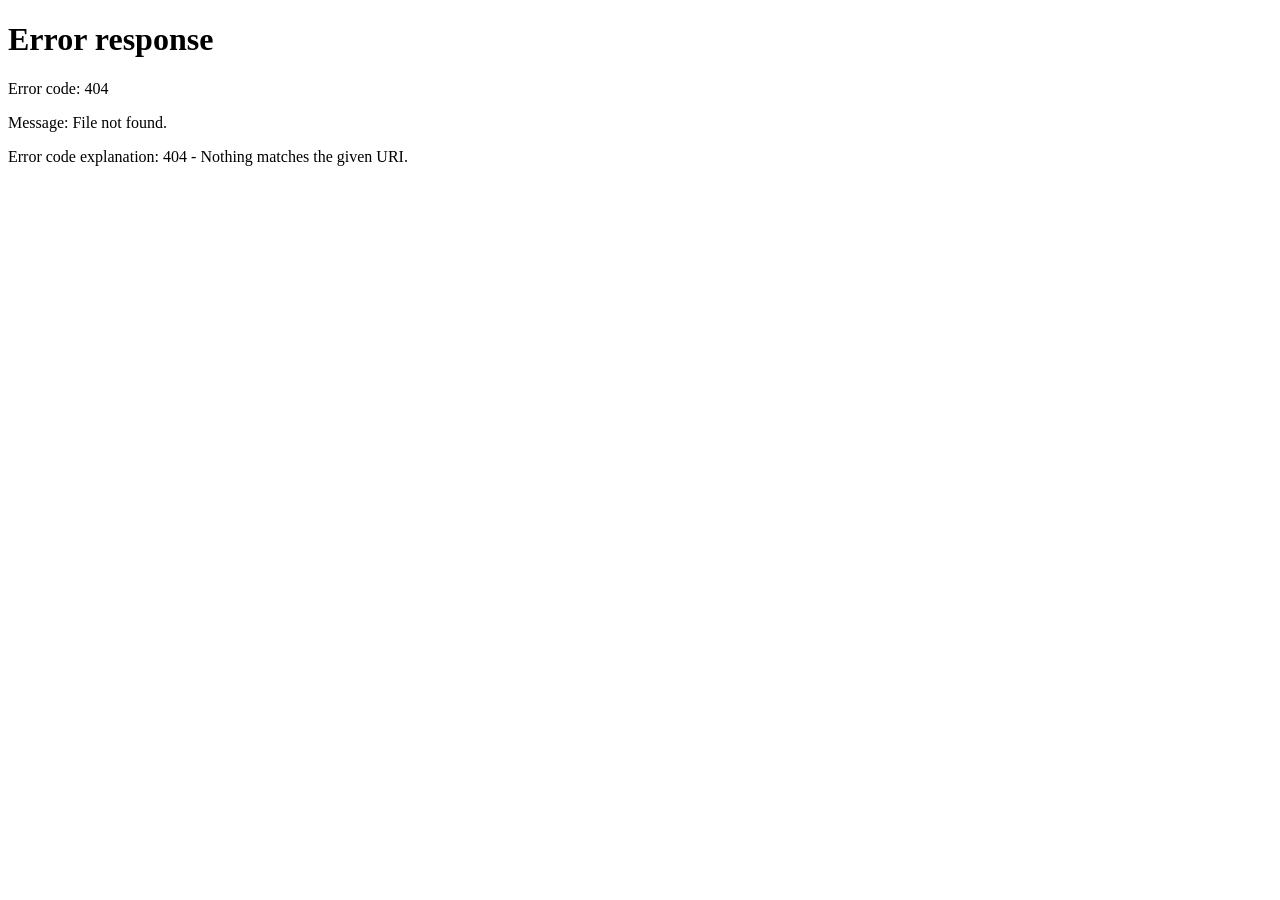
==== frontend/dashboard.html @ 4dfed7ec "Prepare SkillSwap for deployment" ====
```html
<!DOCTYPE html>
<html lang="en">
<head>
<meta charset="UTF-8">
<meta name="viewport" content="width=device-width, initial-scale=1.0">
<title>SkillSwap Dashboard</title>

<style>
*{box-sizing:border-box}
body{margin:0;font-family:Arial,sans-serif;background:#f5f5fb;color:#25233a}
header{background:linear-gradient(120deg,#6554d9,#8e55c7);color:white;padding:20px 5%;display:flex;justify-content:space-between;align-items:center;gap:12px;flex-wrap:wrap}
header h1{margin:0;font-size:26px}
button{border:0;border-radius:8px;padding:10px 14px;cursor:pointer;font-weight:bold;background:#6b55d9;color:white}
button:hover{opacity:.88}
button:disabled{opacity:.5;cursor:not-allowed}
.logout{background:white;color:#6249c9}
main{max-width:1150px;margin:24px auto;padding:0 16px}
.panel,.stat,.card{background:white;border-radius:14px;padding:20px;box-shadow:0 3px 14px #25233a0d;margin-bottom:16px}
.stats{display:grid;grid-template-columns:repeat(auto-fit,minmax(150px,1fr));gap:14px;margin:20px 0}
.stat h3{margin:0;color:#716d83;font-size:14px}
.stat p{font-size:27px;font-weight:bold;margin:10px 0 0;color:#634bd0}
nav{display:flex;gap:8px;flex-wrap:wrap;margin-bottom:20px}
nav button{background:#e8e4fb;color:#4e3c9c}
nav button.active{background:#6652d5;color:white}
.tab{display:none}
.tab.active{display:block}
form{display:grid;gap:12px;max-width:650px}
input,select,textarea{width:100%;padding:11px;border:1px solid #d9d6e5;border-radius:8px;font:inherit}
textarea{min-height:75px;resize:vertical}
label{font-weight:bold;font-size:14px}
.field{display:grid;gap:6px}
.grid{display:grid;grid-template-columns:repeat(auto-fit,minmax(240px,1fr));gap:14px}
.card h3{margin-top:0;color:#5944bf}
.muted{color:#77738a;font-size:14px}
.message{margin:12px 0;padding:10px;border-radius:8px;background:#f0edff;color:#4e3c9c;overflow-wrap:anywhere}
.actions{display:flex;gap:8px;flex-wrap:wrap;margin-top:12px}
.secondary{background:#e8e4fb;color:#4e3c9c}
.danger{background:#c53f57}
.success{background:#25845d}
hr{border:0;border-top:1px solid #eee;margin:18px 0}
h2{margin-top:0}
.wallet-title{display:flex;align-items:center;gap:10px;flex-wrap:wrap}
.wallet-title h2{margin:0}
.wallet-note{font-size:14px;color:#77738a;line-height:1.6}
.credit-number{overflow-wrap:anywhere}
.transaction{padding:12px;border:1px solid #eee;border-radius:10px;margin-bottom:10px;display:flex;justify-content:space-between;align-items:center;gap:12px;flex-wrap:wrap}
.transaction h4{margin:0 0 5px}
.transaction p{margin:4px 0;font-size:13px;color:#77738a}
.earned{color:#25845d;font-weight:bold}
.spent{color:#c53f57;font-weight:bold}
.status-completed{color:#25845d}
@media(max-width:500px){
 header h1{font-size:21px}
 .panel{padding:15px}
 .transaction{align-items:flex-start}
}
</style>
</head>

<body>
<header>
  <div>
    <h1>SkillSwap</h1>
    <div>Student Skill Exchange Platform</div>
  </div>
  <button class="logout" onclick="logout()">Logout</button>
</header>

<main>
  <section class="panel">
    <h2 id="welcome">Welcome!</h2>
    <p class="muted">Share what you know. Learn something new.</p>
    <div id="topMessage" class="message">Loading your dashboard...</div>
  </section>

  <!-- DASHBOARD STATISTICS -->
  <section class="stats">
    <div class="stat"><h3>Skill Credits</h3><p id="credits">0</p></div>
    <div class="stat"><h3>My Skills</h3><p id="skillCount">0</p></div>
    <div class="stat"><h3>Requests</h3><p id="requestCount">0</p></div>
    <div class="stat"><h3>Sessions</h3><p id="sessionCount">0</p></div>
    <div class="stat"><h3>Average Rating</h3><p id="rating">0.0</p></div>
  </section>

  <!-- NEW: CREDIT WALLET -->
  <section class="panel" id="creditWallet">
    <div class="wallet-title">
      <h2>💜 My Credit Wallet</h2>
      <button class="secondary" onclick="loadCredits()">Refresh Wallet</button>
    </div>

    <p class="wallet-note">
      Learn a skill and spend 10 credits per completed session.
      Teach another student and earn 10 credits per completed session.
    </p>

    <section class="stats">
      <div class="stat">
        <h3>Available Balance</h3>
        <p class="credit-number" id="walletBalance">--</p>
      </div>
      <div class="stat">
        <h3>Total Earned</h3>
        <p class="credit-number" id="creditsEarned">--</p>
      </div>
      <div class="stat">
        <h3>Total Spent</h3>
        <p class="credit-number" id="creditsSpent">--</p>
      </div>
    </section>

    <div id="walletMessage" class="message" hidden></div>

    <hr>
    <h3>Credit Transaction History</h3>
    <div id="creditHistory">
      <p class="muted">Loading transaction history...</p>
    </div>
  </section>

  <!-- NAVIGATION -->
  <nav>
    <button class="active" onclick="openTab('profileTab',this)">Profile</button>
    <button onclick="openTab('skillsTab',this)">My Skills</button>
    <button onclick="openTab('teachersTab',this)">Find Teachers</button>
    <button onclick="openTab('requestsTab',this)">Requests</button>
    <button onclick="openTab('sessionsTab',this)">Sessions</button>
    <button onclick="openTab('reviewsTab',this)">Reviews</button>
  </nav>

  <!-- PROFILE -->
  <section id="profileTab" class="tab active panel">
    <h2>My Profile</h2>

    <form id="profileForm">
      <div class="field">
        <label for="name">Full name</label>
        <input id="name" required>
      </div>

      <div class="field">
        <label for="department">Department</label>
        <input id="department" placeholder="e.g. Information Technology">
      </div>

      <div class="field">
        <label for="year">Year</label>
        <select id="year">
          <option value="">Select year</option>
          <option value="1">1st Year</option>
          <option value="2">2nd Year</option>
          <option value="3">3rd Year</option>
          <option value="4">4th Year</option>
        </select>
      </div>

      <div class="field">
        <label for="bio">About me</label>
        <textarea id="bio" placeholder="Tell other students about yourself"></textarea>
      </div>

      <div class="field">
        <label for="teachText">Skills I can teach</label>
        <input id="teachText" placeholder="Python, HTML, SQL">
      </div>

      <div class="field">
        <label for="learnText">Skills I want to learn</label>
        <input id="learnText" placeholder="Java, UI Design">
      </div>

      <button type="submit">Save Profile</button>
    </form>

    <div id="profileMessage" class="message" hidden></div>
  </section>

  <!-- MY SKILLS -->
  <section id="skillsTab" class="tab panel">
    <h2>My Skills</h2>
    <p class="muted">Add a skill you can teach or want to learn.</p>

    <form id="skillForm">
      <div class="field">
        <label for="skillName">Skill name</label>
        <input id="skillName" required placeholder="e.g. Python">
      </div>

      <div class="field">
        <label for="skillType">Skill type</label>
        <select id="skillType">
          <option value="teach">I can teach</option>
          <option value="learn">I want to learn</option>
        </select>
      </div>

      <div class="field">
        <label for="skillLevel">Level</label>
        <select id="skillLevel">
          <option value="Beginner">Beginner</option>
          <option value="Intermediate">Intermediate</option>
          <option value="Advanced">Advanced</option>
        </select>
      </div>

      <button type="submit">Add Skill</button>
    </form>

    <div id="skillMessage" class="message" hidden></div>
    <hr>
    <h3>Added Skills</h3>
    <div id="mySkills" class="grid"></div>
  </section>

  <!-- FIND TEACHERS -->
  <section id="teachersTab" class="tab panel">
    <h2>Find Teachers</h2>
    <p class="muted">Browse students who offer skills to teach.</p>
    <button onclick="loadTeachers()">Refresh Teachers</button>
    <div id="teacherMessage" class="message" hidden></div>
    <div id="teachers" class="grid" style="margin-top:16px"></div>
  </section>

  <!-- REQUESTS -->
  <section id="requestsTab" class="tab panel">
    <h2>Learning Requests</h2>
    <p class="muted">View requests you sent and requests you received.</p>
    <button onclick="loadRequests()">Refresh Requests</button>
    <div id="requestMessage" class="message" hidden></div>
    <div id="requests" class="grid" style="margin-top:16px"></div>
  </section>

  <!-- SESSIONS -->
  <section id="sessionsTab" class="tab panel">
    <h2>Learning Sessions</h2>
    <p class="muted">
      Each completed one-hour session transfers 10 credits:
      the learner spends 10 and the teacher earns 10.
    </p>
    <button onclick="loadSessions()">Refresh Sessions</button>
    <div id="sessionMessage" class="message" hidden></div>
    <div id="sessions" class="grid" style="margin-top:16px"></div>
  </section>

  <!-- REVIEWS -->
  <section id="reviewsTab" class="tab panel">
    <h2>Reviews</h2>

    <form id="reviewForm">
      <div class="field">
        <label for="reviewedId">Student ID to review</label>
        <input id="reviewedId" type="number" min="1" required>
      </div>

      <div class="field">
        <label for="reviewSession">Session ID (optional)</label>
        <input id="reviewSession" type="number" min="1">
      </div>

      <div class="field">
        <label for="reviewRating">Rating</label>
        <select id="reviewRating">
          <option value="5">5 - Excellent</option>
          <option value="4">4 - Very good</option>
          <option value="3">3 - Good</option>
          <option value="2">2 - Fair</option>
          <option value="1">1 - Poor</option>
        </select>
      </div>

      <div class="field">
        <label for="reviewComment">Comment</label>
        <textarea id="reviewComment" placeholder="Share your feedback"></textarea>
      </div>

      <button type="submit">Submit Review</button>
    </form>

    <div id="reviewMessage" class="message" hidden></div>
    <hr>
    <h3>Reviews About Me</h3>
    <button onclick="loadReviews()">Refresh Reviews</button>
    <div id="reviews" class="grid" style="margin-top:16px"></div>
  </section>
</main>

<script>
const API_URL = "http://127.0.0.1:5000";
let student = null;

try {
  student = JSON.parse(localStorage.getItem("student") || "null");
} catch (e) {
  student = null;
}

if (!student || !(student.student_id || student.id)) {
  alert("Please login first.");
  window.location.href = "index.html";
}

const studentId = Number(student?.student_id || student?.id);

function openTab(id, button) {
  document.querySelectorAll(".tab").forEach(el => el.classList.remove("active"));
  document.querySelectorAll("nav button").forEach(el => el.classList.remove("active"));

  document.getElementById(id).classList.add("active");
  if (button) button.classList.add("active");

  if (id === "skillsTab") loadSkills();
  if (id === "teachersTab") loadTeachers();
  if (id === "requestsTab") loadRequests();
  if (id === "sessionsTab") loadSessions();
  if (id === "reviewsTab") loadReviews();
}

function showMessage(id, message) {
  const el = document.getElementById(id);
  el.hidden = false;
  el.textContent = message;
}

function safe(value) {
  return String(value ?? "").replace(/[&<>"']/g, c => ({
    "&":"&amp;",
    "<":"&lt;",
    ">":"&gt;",
    '"':"&quot;",
    "'":"&#39;"
  }[c]));
}

async function api(path, options = {}) {
  const response = await fetch(API_URL + path, {
    ...options,
    headers: {
      "Content-Type": "application/json",
      ...(options.headers || {})
    }
  });

  const data = await response.json().catch(() => ({}));

  if (!response.ok || data.success === false) {
    throw new Error(data.message || "Request failed");
  }

  return data;
}

function logout() {
  localStorage.removeItem("student");
  window.location.href = "index.html";
}

function fillProfile(user) {
  document.getElementById("name").value = user.name || "";
  document.getElementById("department").value = user.department || "";
  document.getElementById("year").value =
    user.year == null ? "" : String(user.year);
  document.getElementById("bio").value = user.bio || "";
  document.getElementById("teachText").value = user.skills_to_teach || "";
  document.getElementById("learnText").value = user.skills_to_learn || "";

  document.getElementById("welcome").textContent =
    "Welcome, " + (user.name || "Student") + "!";

  if (user.skill_credits != null) {
    document.getElementById("credits").textContent = user.skill_credits;
  }

  student = {
    ...student,
    student_id: Number(user.id || user.student_id || studentId),
    name: user.name || student.name,
    email: user.email || student.email,
    department: user.department,
    year: user.year,
    credit_balance: user.skill_credits ?? student.credit_balance ?? 0
  };

  localStorage.setItem("student", JSON.stringify(student));
}

async function loadDashboard() {
  try {
    const data = await api(`/api/dashboard/${studentId}`);

    if (data.student) fillProfile(data.student);

    const stats = data.stats || {};
    document.getElementById("skillCount").textContent = stats.total_skills ?? 0;
    document.getElementById("requestCount").textContent = stats.total_requests ?? 0;
    document.getElementById("sessionCount").textContent = stats.total_sessions ?? 0;
    document.getElementById("rating").textContent =
      Number(stats.average_rating || 0).toFixed(1);

    showMessage("topMessage", "Dashboard loaded successfully.");
  } catch (error) {
    showMessage("topMessage", "Dashboard: " + error.message);

    try {
      const data = await api(`/api/profile/${studentId}`);
      fillProfile(data.user || data.student || data);
    } catch (e) {
      console.error(e);
    }
  }
}

/* NEW: LOAD CREDIT WALLET */
async function loadCredits() {
  const historyContainer = document.getElementById("creditHistory");
  historyContainer.innerHTML = "<p>Loading transaction history...</p>";

  try {
    const data = await api(`/api/credits/${studentId}`);

    const balance = Number(data.balance ?? data.skill_credits ?? 0);
    const earned = Number(data.earned ?? 0);
    const spent = Number(data.spent ?? 0);

    document.getElementById("credits").textContent = balance;
    document.getElementById("walletBalance").textContent = balance;
    document.getElementById("creditsEarned").textContent = earned;
    document.getElementById("creditsSpent").textContent = spent;

    student = {
      ...student,
      credit_balance: balance
    };
    localStorage.setItem("student", JSON.stringify(student));

    const history = data.history || data.transactions || [];

    if (!history.length) {
      historyContainer.innerHTML =
        "<p class='muted'>No credit transactions yet. Complete a learning session to see your history.</p>";
    } else {
      historyContainer.innerHTML = history.map(item => {
        const type = String(item.transaction_type || item.type || "").toUpperCase();
        const isEarn = type === "EARN";
        const amount = Number(item.credits || 0);
        const description = item.description ||
          (isEarn ? "Credits earned" : "Credits spent");

        return `
          <article class="transaction">
            <div>
              <h4>${safe(description)}</h4>
              <p>${safe(item.created_at || "Date unavailable")}</p>
              <p>Transaction: ${safe(type || "CREDIT")}</p>
            </div>
            <div class="${isEarn ? "earned" : "spent"}">
              ${isEarn ? "+" : "-"}${amount} credits
            </div>
          </article>
        `;
      }).join("");
    }

    document.getElementById("walletMessage").hidden = true;
  } catch (error) {
    historyContainer.innerHTML =
      "<p>Could not load credit history. Check whether the backend credit API is available.</p>";

    showMessage("walletMessage", "Wallet error: " + error.message);
  }
}

/* PROFILE UPDATE */
document.getElementById("profileForm").addEventListener("submit", async e => {
  e.preventDefault();

  const payload = {
    name: document.getElementById("name").value.trim(),
    department: document.getElementById("department").value.trim(),
    year: document.getElementById("year").value || null,
    bio: document.getElementById("bio").value.trim(),
    skills_to_teach: document.getElementById("teachText").value.trim(),
    skills_to_learn: document.getElementById("learnText").value.trim()
  };

  try {
    await api(`/api/profile/${studentId}`, {
      method: "PUT",
      body: JSON.stringify(payload)
    });

    student = {...student, ...payload};
    localStorage.setItem("student", JSON.stringify(student));

    showMessage("profileMessage", "Profile updated successfully!");
    await loadDashboard();
  } catch (error) {
    showMessage("profileMessage", "Could not update profile: " + error.message);
  }
});

/* ADD SKILL */
document.getElementById("skillForm").addEventListener("submit", async e => {
  e.preventDefault();

  const payload = {
    student_id: studentId,
    skill_name: document.getElementById("skillName").value.trim(),
    skill_type: document.getElementById("skillType").value,
    level: document.getElementById("skillLevel").value
  };

  try {
    await api("/api/skills", {
      method: "POST",
      body: JSON.stringify(payload)
    });

    document.getElementById("skillName").value = "";
    showMessage("skillMessage", "Skill added successfully!");

    await loadSkills();
    await loadDashboard();
  } catch (error) {
    showMessage("skillMessage", "Could not add skill: " + error.message);
  }
});

/* LOAD SKILLS */
async function loadSkills() {
  const container = document.getElementById("mySkills");
  container.innerHTML = "<p>Loading skills...</p>";

  try {
    const data = await api(`/api/skills/${studentId}`);
    const skills = data.skills || [];

    document.getElementById("skillCount").textContent = skills.length;

    if (!skills.length) {
      container.innerHTML =
        "<p>No skills added yet. Add your first skill above.</p>";
      return;
    }

    container.innerHTML = skills.map(skill => `
      <article class="card">
        <h3>${safe(skill.skill_name)}</h3>
        <p>Type: ${safe(skill.skill_type)}</p>
        <p>Level: ${safe(skill.level || "Not specified")}</p>
        <button class="danger" onclick="deleteSkill(${Number(skill.id)})">
          Delete
        </button>
      </article>
    `).join("");
  } catch (error) {
    container.innerHTML =
      `<p>Could not load skills: ${safe(error.message)}</p>`;
  }
}

/* DELETE SKILL */
async function deleteSkill(id) {
  if (!confirm("Delete this skill?")) return;

  try {
    await api(`/api/skills/${id}`, {method:"DELETE"});
    showMessage("skillMessage", "Skill deleted.");

    await loadSkills();
    await loadDashboard();
  } catch (error) {
    showMessage("skillMessage", "Could not delete skill: " + error.message);
  }
}

/* FIND TEACHERS */
async function loadTeachers() {
  const container = document.getElementById("teachers");
  container.innerHTML = "<p>Loading teachers...</p>";

  try {
    const data = await api(`/api/matches/${studentId}`);
    const matches = data.matches || [];

    if (!matches.length) {
      container.innerHTML =
        "<p>No teachers found yet. Ask another student to add a teaching skill.</p>";
      return;
    }

    container.innerHTML = matches.map(t => `
      <article class="card">
        <h3>${safe(t.name)}</h3>
        <p>${safe(t.skill_name)} · ${safe(t.level || "Level not specified")}</p>
        <p class="muted">
          ${safe(t.department || "Department not provided")} ·
          Credits: ${safe(t.skill_credits ?? 0)}
        </p>
        <p>${safe(t.bio || "No bio provided.")}</p>
        <div class="actions">
          <button onclick="sendRequest(${Number(t.id)},${Number(t.skill_id)},${JSON.stringify(String(t.skill_name || ""))})">
            Request to Learn
          </button>
        </div>
      </article>
    `).join("");
  } catch (error) {
    container.innerHTML =
      `<p>Could not load teachers: ${safe(error.message)}</p>`;
  }
}

/* SEND REQUEST */
async function sendRequest(teacherId, skillId, skillName) {
  const message = prompt(
    "Write a short message to the teacher (optional):",
    `I would like to learn ${skillName}.`
  ) || "";

  try {
    await api("/api/requests", {
      method: "POST",
      body: JSON.stringify({
        learner_id: studentId,
        teacher_id: teacherId,
        skill_id: skillId,
        message
      })
    });

    showMessage("teacherMessage", "Learning request sent!");

    await loadRequests();
    await loadDashboard();
  } catch (error) {
    showMessage("teacherMessage", "Could not send request: " + error.message);
  }
}

/* LOAD REQUESTS */
async function loadRequests() {
  const container = document.getElementById("requests");
  container.innerHTML = "<p>Loading requests...</p>";

  try {
    const data = await api(`/api/requests/${studentId}`);
    const requests = data.requests || [];

    document.getElementById("requestCount").textContent = requests.length;

    if (!requests.length) {
      container.innerHTML = "<p>No learning requests yet.</p>";
      return;
    }

    container.innerHTML = requests.map(r => {
      const isTeacher = Number(r.teacher_id) === studentId;
      const status = String(r.status || "pending").toLowerCase();

      const actions = isTeacher && status === "pending" ? `
        <div class="actions">
          <button class="success" onclick="updateRequest(${Number(r.id)},'accepted')">Accept</button>
          <button class="danger" onclick="updateRequest(${Number(r.id)},'rejected')">Reject</button>
        </div>
      ` : (isTeacher && status === "accepted" ? `
        <div class="actions">
          <button onclick="createSession(${Number(r.id)},${Number(r.learner_id)},${Number(r.teacher_id)},${Number(r.skill_id)})">
            Schedule 1-hour Session
          </button>
        </div>
      ` : "");

      return `
        <article class="card">
          <h3>${safe(r.skill_name || "Skill request")}</h3>
          <p>From: ${safe(r.learner_name || "Student")} → To: ${safe(r.teacher_name || "Student")}</p>
          <p>Message: ${safe(r.message || "No message")}</p>
          <p>Status: <strong>${safe(status.toUpperCase())}</strong></p>
          ${actions}
        </article>
      `;
    }).join("");
  } catch (error) {
    container.innerHTML =
      `<p>Could not load requests: ${safe(error.message)}</p>`;
  }
}

/* ACCEPT OR REJECT REQUEST */
async function updateRequest(id, status) {
  try {
    await api(`/api/requests/${id}`, {
      method: "PUT",
      body: JSON.stringify({status})
    });

    showMessage("requestMessage", "Request " + status + ".");

    await loadRequests();
    await loadDashboard();
  } catch (error) {
    showMessage("requestMessage", "Could not update request: " + error.message);
  }
}

/* CREATE SESSION */
async function createSession(requestId, learnerId, teacherId, skillId) {
  if (!confirm("Create a 1-hour session for this accepted request?")) return;

  try {
    await api("/api/sessions", {
      method: "POST",
      body: JSON.stringify({
        request_id: requestId,
        learner_id: learnerId,
        teacher_id: teacherId,
        skill_id: skillId,
        duration: 1
      })
    });

    showMessage("requestMessage", "Session created!");

    await loadSessions();
    await loadDashboard();
  } catch (error) {
    showMessage("requestMessage", "Could not create session: " + error.message);
  }
}

/* LOAD SESSIONS + COMPLETE BUTTON */
async function loadSessions() {
  const container = document.getElementById("sessions");
  container.innerHTML = "<p>Loading sessions...</p>";

  try {
    const data = await api(`/api/sessions/${studentId}`);
    const sessions = data.sessions || [];

    document.getElementById("sessionCount").textContent = sessions.length;

    if (!sessions.length) {
      container.innerHTML =
        "<p>No sessions yet. Sessions can be created from accepted requests.</p>";
      return;
    }

    container.innerHTML = sessions.map(s => {
      const status = String(s.status || "scheduled").toLowerCase();
      const isParticipant =
        Number(s.learner_id) === studentId ||
        Number(s.teacher_id) === studentId;

      const completeButton =
        status !== "completed" && isParticipant
          ? `<div class="actions">
               <button class="success"
                 onclick="completeSession(${Number(s.id)})">
                 Mark Session Completed
               </button>
             </div>`
          : "";

      return `
        <article class="card">
          <h3>${safe(s.skill_name || "Learning session")}</h3>
          <p>Learner: ${safe(s.learner_name || s.learner_id)}</p>
          <p>Teacher: ${safe(s.teacher_name || s.teacher_id)}</p>
          <p>Duration: ${safe(s.duration)} hour(s)</p>
          <p>Status:
            <strong class="${status === "completed" ? "status-completed" : ""}">
              ${safe(status.toUpperCase())}
            </strong>
          </p>
          ${completeButton}
        </article>
      `;
    }).join("");
  } catch (error) {
    container.innerHTML =
      `<p>Could not load sessions: ${safe(error.message)}</p>`;
  }
}

/* NEW: COMPLETE SESSION AND TRANSFER CREDITS */
async function completeSession(sessionId) {
  const confirmed = confirm(
    "Confirm that this session is completed?\n\n" +
    "Learner: -10 credits\n" +
    "Teacher: +10 credits\n\n" +
    "This action should only be used after the session is genuinely completed."
  );

  if (!confirmed) return;

  try {
    const result = await api(`/api/sessions/${sessionId}/complete`, {
      method: "POST",
      body: JSON.stringify({})
    });

    showMessage(
      "sessionMessage",
      result.message || "Session completed. Refreshing credit balances..."
    );

    await loadSessions();
    await loadCredits();
    await loadDashboard();
  } catch (error) {
    showMessage(
      "sessionMessage",
      "Could not complete session: " + error.message
    );
  }
}

/* SUBMIT REVIEW */
document.getElementById("reviewForm").addEventListener("submit", async e => {
  e.preventDefault();

  const sessionValue = document.getElementById("reviewSession").value;

  const payload = {
    reviewer_id: studentId,
    reviewed_id: Number(document.getElementById("reviewedId").value),
    session_id: sessionValue ? Number(sessionValue) : null,
    rating: Number(document.getElementById("reviewRating").value),
    comment: document.getElementById("reviewComment").value.trim()
  };

  if (payload.reviewed_id === studentId) {
    showMessage("reviewMessage", "You cannot review yourself.");
    return;
  }

  try {
    await api("/api/reviews", {
      method: "POST",
      body: JSON.stringify(payload)
    });

    showMessage("reviewMessage", "Review submitted!");
    document.getElementById("reviewComment").value = "";

    await loadReviews();
    await loadDashboard();
  } catch (error) {
    showMessage("reviewMessage", "Could not submit review: " + error.message);
  }
});

/* LOAD REVIEWS */
async function loadReviews() {
  const container = document.getElementById("reviews");
  container.innerHTML = "<p>Loading reviews...</p>";

  try {
    const data = await api(`/api/reviews/${studentId}`);
    const reviews = data.reviews || [];

    if (!reviews.length) {
      container.innerHTML = "<p>No reviews yet.</p>";
      return;
    }

    container.innerHTML = reviews.map(r => `
      <article class="card">
        <h3>${"★".repeat(Math.max(0,Math.min(5,Number(r.rating)||0)))} (${safe(r.rating)}/5)</h3>
        <p>${safe(r.comment || "No comment")}</p>
        <p class="muted">By ${safe(r.reviewer_name || "Student")}</p>
      </article>
    `).join("");
  } catch (error) {
    container.innerHTML =
      `<p>Could not load reviews: ${safe(error.message)}</p>`;
  }
}

/* START DASHBOARD */
loadDashboard();
loadCredits();
</script>
</body>
</html>
```
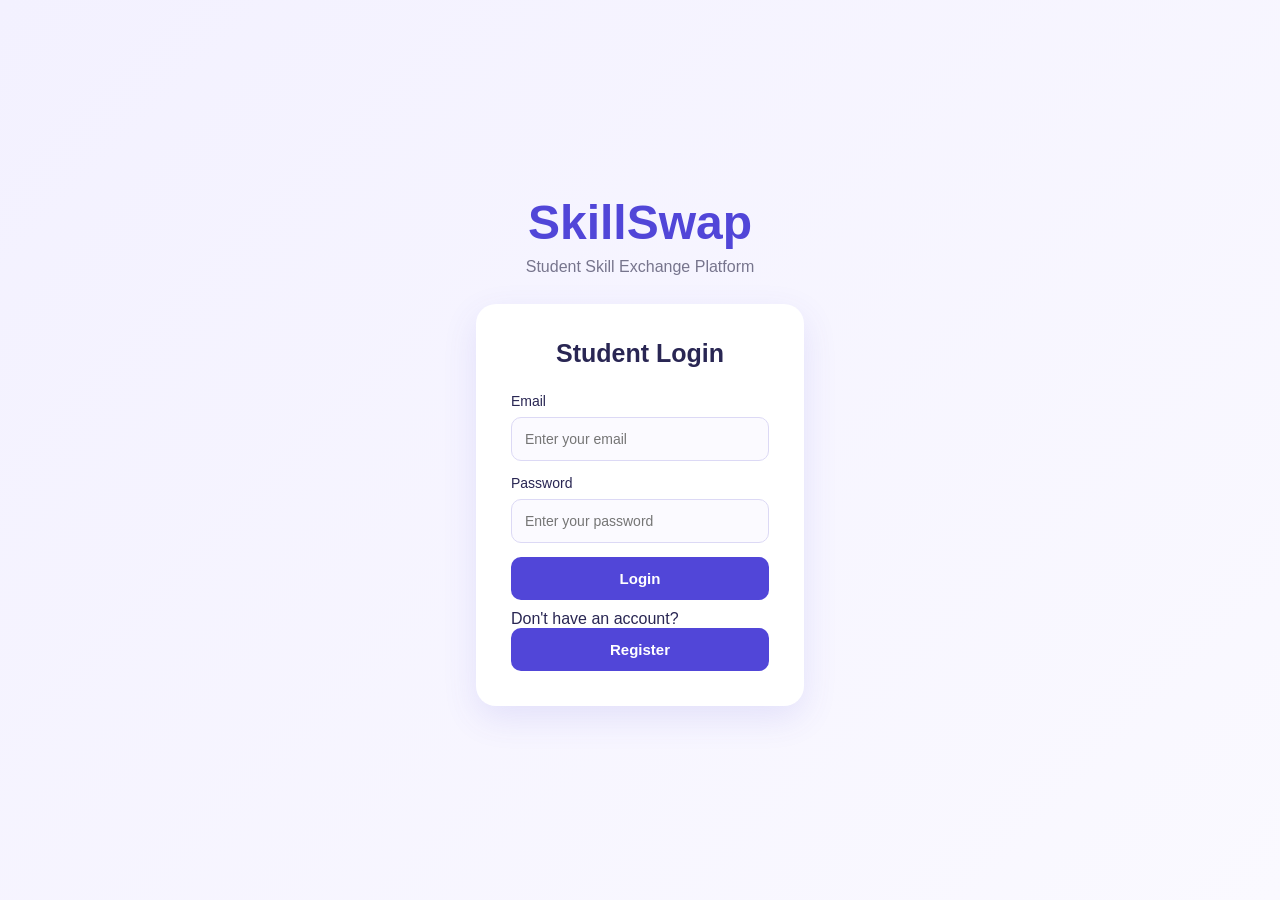
==== commit ebb6003e: "Fix dashboard request button" ====
--- a/frontend/dashboard.html
+++ b/frontend/dashboard.html
@@ -286,7 +286,7 @@
 </main>
 
 <script>
-const API_URL = "http://127.0.0.1:5000";
+const API_URL = "https://skillswap-0hx0.onrender.com";
 let student = null;
 
 try {
@@ -599,9 +599,9 @@
         </p>
         <p>${safe(t.bio || "No bio provided.")}</p>
         <div class="actions">
-          <button onclick="sendRequest(${Number(t.id)},${Number(t.skill_id)},${JSON.stringify(String(t.skill_name || ""))})">
-            Request to Learn
-          </button>
+          <button onclick="sendRequest(${Number(t.id)}, ${Number(t.skill_id)}, 'Skill')">
+  Request to Learn
+</button>
         </div>
       </article>
     `).join("");
@@ -879,8 +879,14 @@
 }
 
 /* START DASHBOARD */
+/* START DASHBOARD */
 loadDashboard();
 loadCredits();
+loadSkills();
+loadTeachers();
+loadRequests();
+loadSessions();
+loadReviews();
 </script>
 </body>
 </html>
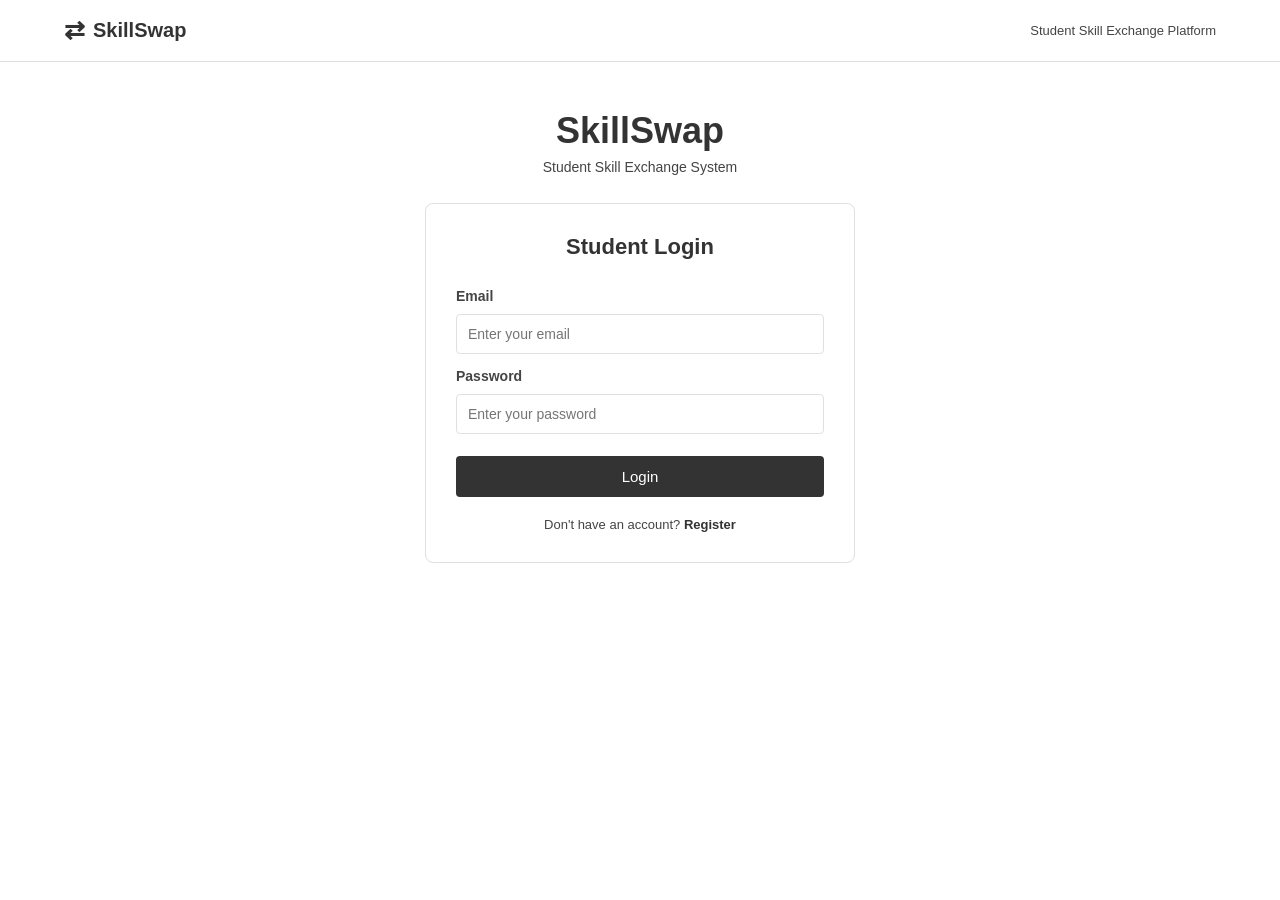
==== commit 4363d9cd: "Update SkillSwap frontend theme" ====
--- a/frontend/dashboard.html
+++ b/frontend/dashboard.html
@@ -1,4 +1,3 @@
-```html
 <!DOCTYPE html>
 <html lang="en">
 <head>
@@ -7,86 +6,630 @@
 <title>SkillSwap Dashboard</title>
 
 <style>
-*{box-sizing:border-box}
-body{margin:0;font-family:Arial,sans-serif;background:#f5f5fb;color:#25233a}
-header{background:linear-gradient(120deg,#6554d9,#8e55c7);color:white;padding:20px 5%;display:flex;justify-content:space-between;align-items:center;gap:12px;flex-wrap:wrap}
-header h1{margin:0;font-size:26px}
-button{border:0;border-radius:8px;padding:10px 14px;cursor:pointer;font-weight:bold;background:#6b55d9;color:white}
-button:hover{opacity:.88}
-button:disabled{opacity:.5;cursor:not-allowed}
-.logout{background:white;color:#6249c9}
-main{max-width:1150px;margin:24px auto;padding:0 16px}
-.panel,.stat,.card{background:white;border-radius:14px;padding:20px;box-shadow:0 3px 14px #25233a0d;margin-bottom:16px}
-.stats{display:grid;grid-template-columns:repeat(auto-fit,minmax(150px,1fr));gap:14px;margin:20px 0}
-.stat h3{margin:0;color:#716d83;font-size:14px}
-.stat p{font-size:27px;font-weight:bold;margin:10px 0 0;color:#634bd0}
-nav{display:flex;gap:8px;flex-wrap:wrap;margin-bottom:20px}
-nav button{background:#e8e4fb;color:#4e3c9c}
-nav button.active{background:#6652d5;color:white}
-.tab{display:none}
-.tab.active{display:block}
-form{display:grid;gap:12px;max-width:650px}
-input,select,textarea{width:100%;padding:11px;border:1px solid #d9d6e5;border-radius:8px;font:inherit}
-textarea{min-height:75px;resize:vertical}
-label{font-weight:bold;font-size:14px}
-.field{display:grid;gap:6px}
-.grid{display:grid;grid-template-columns:repeat(auto-fit,minmax(240px,1fr));gap:14px}
-.card h3{margin-top:0;color:#5944bf}
-.muted{color:#77738a;font-size:14px}
-.message{margin:12px 0;padding:10px;border-radius:8px;background:#f0edff;color:#4e3c9c;overflow-wrap:anywhere}
-.actions{display:flex;gap:8px;flex-wrap:wrap;margin-top:12px}
-.secondary{background:#e8e4fb;color:#4e3c9c}
-.danger{background:#c53f57}
-.success{background:#25845d}
-hr{border:0;border-top:1px solid #eee;margin:18px 0}
-h2{margin-top:0}
-.wallet-title{display:flex;align-items:center;gap:10px;flex-wrap:wrap}
-.wallet-title h2{margin:0}
-.wallet-note{font-size:14px;color:#77738a;line-height:1.6}
-.credit-number{overflow-wrap:anywhere}
-.transaction{padding:12px;border:1px solid #eee;border-radius:10px;margin-bottom:10px;display:flex;justify-content:space-between;align-items:center;gap:12px;flex-wrap:wrap}
-.transaction h4{margin:0 0 5px}
-.transaction p{margin:4px 0;font-size:13px;color:#77738a}
-.earned{color:#25845d;font-weight:bold}
-.spent{color:#c53f57;font-weight:bold}
-.status-completed{color:#25845d}
-@media(max-width:500px){
- header h1{font-size:21px}
- .panel{padding:15px}
- .transaction{align-items:flex-start}
-}
+
+* {
+    box-sizing: border-box;
+}
+
+.profile-icon {
+    display: inline-flex;
+    align-items: center;
+    justify-content: center;
+    width: 30px;
+    height: 30px;
+    border: 1px solid #e0e0e0;
+    border-radius: 50%;
+    background: #f5f5f5;
+    color: #333333;
+    font-size: 13px;
+    font-weight: bold;
+}
+
+body {
+    margin: 0;
+    font-family: Arial, sans-serif;
+    background: #f5f5f5;
+    color: #333333;
+    line-height: 1.5;
+}
+
+/* Header */
+header {
+    background: #ffffff;
+    color: #333333;
+    padding: 10px max(24px, calc((100% - 1240px) / 2));
+    display: grid;
+    grid-template-columns: auto minmax(0, 1fr) auto;
+    align-items: center;
+    border-bottom: 1px solid #e0e0e0;
+    gap: 20px;
+    position: sticky;
+    top: 0;
+    z-index: 5;
+}
+
+header h1 {
+    margin: 0;
+    font-size: 20px;
+    color: #333333;
+}
+
+header div {
+    color: #444444;
+    font-size: 13px;
+}
+
+/* Main page */
+main {
+    max-width: 1200px;
+    margin: 24px auto;
+    padding: 0 20px;
+}
+
+/* General panels */
+.panel,
+.stat,
+.card {
+    background: #ffffff;
+    border: 1px solid #e0e0e0;
+    border-radius: 5px;
+    padding: 20px;
+    box-shadow: none;
+    margin-bottom: 16px;
+}
+
+h2 {
+    color: #333333;
+    font-size: 21px;
+    margin-top: 0;
+    margin-bottom: 15px;
+}
+
+h3 {
+    color: #444444;
+    font-size: 16px;
+}
+
+p {
+    overflow-wrap: anywhere;
+}
+
+.muted {
+    color: #666666;
+    font-size: 14px;
+}
+
+/* Logout button */
+button {
+    padding: 10px 15px;
+    border: 1px solid #333333;
+    border-radius: 4px;
+    background: #333333;
+    color: #ffffff;
+    font-family: Arial, sans-serif;
+    font-size: 14px;
+    cursor: pointer;
+}
+
+button:hover {
+    background: #222222;
+    border-color: #222222;
+}
+
+button:disabled {
+    opacity: 0.6;
+    cursor: not-allowed;
+}
+
+.logout {
+    background: #ffffff;
+    color: #333333;
+    border: 1px solid #777777;
+}
+
+.logout:hover {
+    background: #f0f0f0;
+    color: #222222;
+}
+
+/* Dashboard statistics */
+.stats {
+    display: grid;
+    grid-template-columns: repeat(auto-fit, minmax(150px, 1fr));
+    gap: 14px;
+    margin: 20px 0;
+}
+
+.stat {
+    margin-bottom: 0;
+    padding: 18px;
+}
+
+.stat h3 {
+    margin: 0;
+    color: #444444;
+    font-size: 14px;
+    font-weight: normal;
+}
+
+.stat p {
+    margin: 10px 0 0;
+    color: #333333;
+    font-size: 27px;
+    font-weight: bold;
+}
+
+/* Top navigation */
+nav {
+    display: flex;
+    justify-content: center;
+    gap: 2px;
+    min-width: 0;
+    margin: 0;
+    padding: 0;
+    background: transparent;
+    border: 0;
+    border-radius: 0;
+}
+
+nav button {
+    background: #ffffff;
+    color: #444444;
+    border: 0;
+    border-bottom: 2px solid transparent;
+    border-radius: 0;
+    padding: 14px 10px 12px;
+    white-space: nowrap;
+}
+
+nav button:hover {
+    background: #f5f5f5;
+    color: #333333;
+    border-color: transparent;
+}
+
+nav button.active {
+    background: #ffffff;
+    color: #333333;
+    border-color: #333333;
+}
+
+/* Tabs */
+.tab {
+    display: none;
+}
+
+.tab.active {
+    display: block;
+}
+
+.dashboard-home[hidden],
+.tab[hidden] {
+    display: none;
+}
+
+.account-actions {
+    display: flex;
+    align-items: center;
+    gap: 12px;
+    white-space: nowrap;
+}
+
+.brand {
+    white-space: nowrap;
+}
+
+.account-name {
+    color: #444444;
+    font-size: 14px;
+    font-weight: 600;
+}
+
+.welcome-panel {
+    border: 0;
+    padding: 4px 0 2px;
+    background: transparent;
+}
+
+.welcome-panel h2 {
+    font-size: 25px;
+    margin-bottom: 4px;
+}
+
+.stats {
+    grid-template-columns: repeat(4, minmax(0, 1fr));
+    margin: 18px 0 24px;
+}
+
+.stat,
+.panel,
+.card,
+.transaction {
+    border-radius: 8px;
+}
+
+.stat {
+    border-color: #e0e0e0;
+    padding: 17px 18px;
+}
+
+.stat p {
+    color: #333333;
+}
+
+.dashboard-home .stat:first-child p {
+    color: #333333;
+}
+
+.profile-summary {
+    display: grid;
+    grid-template-columns: repeat(2, minmax(0, 1fr));
+    gap: 14px 24px;
+    margin: 0 0 24px;
+    padding: 18px;
+    border: 1px solid #e0e0e0;
+    border-radius: 8px;
+}
+
+.profile-summary p {
+    margin: 4px 0 0;
+}
+
+.profile-summary .muted {
+    margin: 0;
+}
+
+.page-heading {
+    display: flex;
+    align-items: center;
+    justify-content: space-between;
+    gap: 16px;
+    flex-wrap: wrap;
+    margin-bottom: 18px;
+}
+
+.page-heading h2 {
+    margin: 0;
+}
+
+.table-wrap {
+    width: 100%;
+    overflow-x: auto;
+}
+
+.form-grid {
+    display: grid;
+    grid-template-columns: repeat(2, minmax(0, 1fr));
+    gap: 14px 20px;
+}
+
+.form-grid button,
+.form-grid .message {
+    grid-column: 1 / -1;
+}
+
+/* Forms */
+form {
+    display: grid;
+    gap: 12px;
+    max-width: 650px;
+}
+
+.field {
+    display: grid;
+    gap: 6px;
+}
+
+label {
+    color: #444444;
+    font-size: 14px;
+    font-weight: bold;
+}
+
+input,
+select,
+textarea {
+    display: block;
+    width: 100%;
+    padding: 11px;
+    margin: 0;
+    border: 1px solid #e0e0e0;
+    border-radius: 4px;
+    background: #ffffff;
+    color: #333333;
+    font-family: Arial, sans-serif;
+    font-size: 14px;
+}
+
+input:focus,
+select:focus,
+textarea:focus {
+    outline: none;
+    border-color: #777777;
+}
+
+textarea {
+    min-height: 85px;
+    resize: vertical;
+}
+
+/* Messages */
+.message {
+    margin: 12px 0;
+    padding: 10px 12px;
+    border: 1px solid #e0e0e0;
+    border-radius: 4px;
+    background: #f5f5f5;
+    color: #444444;
+    font-size: 14px;
+    overflow-wrap: anywhere;
+}
+
+.message[hidden] {
+    display: none;
+}
+
+/* Cards and grids */
+.grid {
+    display: grid;
+    grid-template-columns: repeat(auto-fit, minmax(230px, 1fr));
+    gap: 14px;
+    margin-top: 16px;
+}
+
+.grid .card {
+    margin-bottom: 0;
+    padding: 18px;
+}
+
+.card h3 {
+    margin-top: 0;
+    margin-bottom: 10px;
+    color: #333333;
+}
+
+.card p {
+    font-size: 14px;
+    margin: 8px 0;
+}
+
+/* Action buttons */
+.actions {
+    display: flex;
+    gap: 8px;
+    flex-wrap: wrap;
+    margin-top: 12px;
+}
+
+.secondary {
+    background: #ffffff;
+    color: #333333;
+    border: 1px solid #777777;
+}
+
+.secondary:hover {
+    background: #f0f0f0;
+    color: #222222;
+}
+
+.danger {
+    background: #ffffff;
+    color: #444444;
+    border: 1px solid #999999;
+}
+
+.danger:hover {
+    background: #f0f0f0;
+    color: #222222;
+}
+
+.success {
+    background: #ffffff;
+    color: #444444;
+    border: 1px solid #999999;
+}
+
+.success:hover {
+    background: #f0f0f0;
+    color: #222222;
+}
+
+/* Credit wallet */
+.wallet-title {
+    display: flex;
+    align-items: center;
+    justify-content: space-between;
+    gap: 12px;
+    flex-wrap: wrap;
+}
+
+.wallet-title h2 {
+    margin: 0;
+}
+
+.wallet-note {
+    margin: 14px 0;
+    color: #555555;
+    font-size: 14px;
+    line-height: 1.6;
+}
+
+.credit-number {
+    overflow-wrap: anywhere;
+}
+
+.transaction {
+    display: flex;
+    justify-content: space-between;
+    align-items: center;
+    gap: 12px;
+    flex-wrap: wrap;
+    padding: 14px;
+    margin-bottom: 10px;
+    background: #ffffff;
+    border: 1px solid #e0e0e0;
+    border-radius: 4px;
+}
+
+.transaction h4 {
+    margin: 0 0 5px;
+    color: #333333;
+}
+
+.transaction p {
+    margin: 4px 0;
+    color: #666666;
+    font-size: 13px;
+}
+
+.earned {
+    color: #444444;
+    font-weight: bold;
+}
+
+.spent {
+    color: #444444;
+    font-weight: bold;
+}
+
+.status-completed {
+    color: #444444;
+}
+
+/* Dividers */
+hr {
+    border: 0;
+    border-top: 1px solid #e0e0e0;
+    margin: 20px 0;
+}
+
+/* Small screens */
+@media (max-width: 600px) {
+    header {
+        position: static;
+        padding: 12px 16px;
+        grid-template-columns: 1fr auto;
+        gap: 8px 12px;
+    }
+
+    header h1 {
+        font-size: 22px;
+    }
+
+    main {
+        margin: 16px auto;
+        padding: 0 12px;
+    }
+
+    .panel {
+        padding: 15px;
+    }
+
+    .stats {
+        grid-template-columns: repeat(2, minmax(0, 1fr));
+        gap: 10px;
+    }
+
+    .stat {
+        padding: 13px;
+    }
+
+    .stat p {
+        font-size: 23px;
+    }
+
+    nav {
+        grid-column: 1 / -1;
+        justify-content: flex-start;
+        overflow-x: auto;
+        margin: 0 -8px;
+        padding: 0 8px;
+    }
+
+    nav button {
+        padding: 11px 10px 9px;
+        font-size: 13px;
+    }
+
+    .account-actions {
+        gap: 8px;
+    }
+
+    .account-name {
+        display: none;
+    }
+
+    .grid {
+        grid-template-columns: 1fr;
+    }
+
+    .transaction {
+        align-items: flex-start;
+    }
+
+    .wallet-title {
+        align-items: flex-start;
+    }
+
+    .stats {
+        grid-template-columns: repeat(2, minmax(0, 1fr));
+    }
+
+    .profile-summary,
+    .form-grid {
+        grid-template-columns: 1fr;
+    }
+
+    .form-grid button,
+    .form-grid .message {
+        grid-column: auto;
+    }
+}
+
 </style>
 </head>
 
 <body>
 <header>
-  <div>
+  <div class="brand">
     <h1>SkillSwap</h1>
-    <div>Student Skill Exchange Platform</div>
   </div>
-  <button class="logout" onclick="logout()">Logout</button>
+  <nav aria-label="Main navigation">
+    <button class="active" onclick="openTab('homeTab',this)">Home</button>
+    <button onclick="openTab('profileTab',this)">Profile</button>
+    <button onclick="openTab('skillsTab',this)">Skills</button>
+    <button onclick="openTab('requestsTab',this)">Requests</button>
+    <button onclick="openTab('sessionsTab',this)">Sessions</button>
+    <button onclick="openTab('reviewsTab',this)">Reviews</button>
+    <button onclick="openTab('creditsTab',this)">Credits</button>
+  </nav>
+  <div class="account-actions">
+    <span id="profileIcon" class="profile-icon" aria-hidden="true">S</span>
+    <span id="navigationName" class="account-name">Student</span>
+    <button class="logout" onclick="logout()">Logout</button>
+  </div>
 </header>
 
 <main>
-  <section class="panel">
-    <h2 id="welcome">Welcome!</h2>
-    <p class="muted">Share what you know. Learn something new.</p>
-    <div id="topMessage" class="message">Loading your dashboard...</div>
+  <section id="homeTab" class="tab active dashboard-home">
+    <section class="panel welcome-panel">
+      <h2 id="welcome">Welcome!</h2>
+      <p class="muted">Here is an overview of your SkillSwap activity.</p>
+      <div id="topMessage" class="message" hidden></div>
+    </section>
+
+    <section class="stats">
+      <div class="stat"><h3>Skill Credits</h3><p id="credits">0</p></div>
+      <div class="stat"><h3>My Skills</h3><p id="skillCount">0</p></div>
+      <div class="stat"><h3>Pending Requests</h3><p id="requestCount">0</p></div>
+      <div class="stat"><h3>Completed Sessions</h3><p id="sessionCount">0</p></div>
+    </section>
   </section>
 
-  <!-- DASHBOARD STATISTICS -->
-  <section class="stats">
-    <div class="stat"><h3>Skill Credits</h3><p id="credits">0</p></div>
-    <div class="stat"><h3>My Skills</h3><p id="skillCount">0</p></div>
-    <div class="stat"><h3>Requests</h3><p id="requestCount">0</p></div>
-    <div class="stat"><h3>Sessions</h3><p id="sessionCount">0</p></div>
-    <div class="stat"><h3>Average Rating</h3><p id="rating">0.0</p></div>
-  </section>
-
-  <!-- NEW: CREDIT WALLET -->
-  <section class="panel" id="creditWallet">
+  <!-- CREDIT WALLET -->
+  <section class="panel tab" id="creditsTab">
     <div class="wallet-title">
-      <h2>💜 My Credit Wallet</h2>
+      <h2> My Credit Wallet</h2>
       <button class="secondary" onclick="loadCredits()">Refresh Wallet</button>
     </div>
 
@@ -119,21 +662,38 @@
     </div>
   </section>
 
-  <!-- NAVIGATION -->
-  <nav>
-    <button class="active" onclick="openTab('profileTab',this)">Profile</button>
-    <button onclick="openTab('skillsTab',this)">My Skills</button>
-    <button onclick="openTab('teachersTab',this)">Find Teachers</button>
-    <button onclick="openTab('requestsTab',this)">Requests</button>
-    <button onclick="openTab('sessionsTab',this)">Sessions</button>
-    <button onclick="openTab('reviewsTab',this)">Reviews</button>
-  </nav>
-
   <!-- PROFILE -->
-  <section id="profileTab" class="tab active panel">
-    <h2>My Profile</h2>
-
-    <form id="profileForm">
+  <section id="profileTab" class="tab panel" hidden>
+    <div class="page-heading"><h2>My Profile</h2></div>
+    <div class="profile-summary">
+      <div>
+        <p class="muted">Name</p>
+        <p id="profileName">Student</p>
+      </div>
+      <div>
+        <p class="muted">Email</p>
+        <p id="profileEmail">Not available</p>
+      </div>
+      <div>
+        <p class="muted">Department</p>
+        <p id="profileDepartment">Not provided</p>
+      </div>
+      <div>
+        <p class="muted">Year</p>
+        <p id="profileYear">Not provided</p>
+      </div>
+      <div>
+        <p class="muted">About me</p>
+        <p id="profileBio">No bio provided.</p>
+      </div>
+      <div>
+        <p class="muted">Skills</p>
+        <p id="profileSkills">No skill preferences added.</p>
+      </div>
+    </div>
+
+    <h3>Edit Profile</h3>
+    <form id="profileForm" class="form-grid">
       <div class="field">
         <label for="name">Full name</label>
         <input id="name" required>
@@ -177,8 +737,8 @@
   </section>
 
   <!-- MY SKILLS -->
-  <section id="skillsTab" class="tab panel">
-    <h2>My Skills</h2>
+  <section id="skillsTab" class="tab panel" hidden>
+    <div class="page-heading"><h2>My Skills</h2></div>
     <p class="muted">Add a skill you can teach or want to learn.</p>
 
     <form id="skillForm">
@@ -211,11 +771,8 @@
     <hr>
     <h3>Added Skills</h3>
     <div id="mySkills" class="grid"></div>
-  </section>
-
-  <!-- FIND TEACHERS -->
-  <section id="teachersTab" class="tab panel">
-    <h2>Find Teachers</h2>
+    <hr>
+    <h3>Find Teachers</h3>
     <p class="muted">Browse students who offer skills to teach.</p>
     <button onclick="loadTeachers()">Refresh Teachers</button>
     <div id="teacherMessage" class="message" hidden></div>
@@ -223,8 +780,8 @@
   </section>
 
   <!-- REQUESTS -->
-  <section id="requestsTab" class="tab panel">
-    <h2>Learning Requests</h2>
+  <section id="requestsTab" class="tab panel" hidden>
+    <div class="page-heading"><h2>Learning Requests</h2></div>
     <p class="muted">View requests you sent and requests you received.</p>
     <button onclick="loadRequests()">Refresh Requests</button>
     <div id="requestMessage" class="message" hidden></div>
@@ -232,8 +789,8 @@
   </section>
 
   <!-- SESSIONS -->
-  <section id="sessionsTab" class="tab panel">
-    <h2>Learning Sessions</h2>
+  <section id="sessionsTab" class="tab panel" hidden>
+    <div class="page-heading"><h2>Learning Sessions</h2></div>
     <p class="muted">
       Each completed one-hour session transfers 10 credits:
       the learner spends 10 and the teacher earns 10.
@@ -244,8 +801,8 @@
   </section>
 
   <!-- REVIEWS -->
-  <section id="reviewsTab" class="tab panel">
-    <h2>Reviews</h2>
+  <section id="reviewsTab" class="tab panel" hidden>
+    <div class="page-heading"><h2>Reviews</h2></div>
 
     <form id="reviewForm">
       <div class="field">
@@ -301,19 +858,29 @@
 }
 
 const studentId = Number(student?.student_id || student?.id);
+document.getElementById("navigationName").textContent = student?.name || "Student";
+document.getElementById("welcome").textContent =
+  "Welcome, " + (student?.name || "Student") + "!";
+document.getElementById("profileIcon").textContent =
+  (student?.name || "S").trim().charAt(0).toUpperCase();
 
 function openTab(id, button) {
-  document.querySelectorAll(".tab").forEach(el => el.classList.remove("active"));
+  document.querySelectorAll(".tab").forEach(el => {
+    el.classList.remove("active");
+    el.hidden = true;
+  });
   document.querySelectorAll("nav button").forEach(el => el.classList.remove("active"));
 
-  document.getElementById(id).classList.add("active");
+  const section = document.getElementById(id);
+  section.hidden = false;
+  section.classList.add("active");
   if (button) button.classList.add("active");
 
   if (id === "skillsTab") loadSkills();
-  if (id === "teachersTab") loadTeachers();
   if (id === "requestsTab") loadRequests();
   if (id === "sessionsTab") loadSessions();
   if (id === "reviewsTab") loadReviews();
+  if (id === "creditsTab") loadCredits();
 }
 
 function showMessage(id, message) {
@@ -331,7 +898,6 @@
     "'":"&#39;"
   }[c]));
 }
-
 async function api(path, options = {}) {
   const response = await fetch(API_URL + path, {
     ...options,
@@ -363,9 +929,27 @@
   document.getElementById("bio").value = user.bio || "";
   document.getElementById("teachText").value = user.skills_to_teach || "";
   document.getElementById("learnText").value = user.skills_to_learn || "";
+  document.getElementById("profileName").textContent = user.name || "Student";
+  document.getElementById("profileEmail").textContent =
+    user.email || student.email || "Not available";
+  document.getElementById("profileDepartment").textContent =
+    user.department || "Not provided";
+  document.getElementById("profileYear").textContent =
+    user.year == null ? "Not provided" : `Year ${user.year}`;
+  document.getElementById("profileBio").textContent =
+    user.bio || "No bio provided.";
+  document.getElementById("profileSkills").textContent =
+    [
+      user.skills_to_teach ? `Can teach: ${user.skills_to_teach}` : "",
+      user.skills_to_learn ? `Wants to learn: ${user.skills_to_learn}` : ""
+    ].filter(Boolean).join(" · ") || "No skill preferences added.";
 
   document.getElementById("welcome").textContent =
     "Welcome, " + (user.name || "Student") + "!";
+  document.getElementById("navigationName").textContent =
+    user.name || "Student";
+  document.getElementById("profileIcon").textContent =
+    (user.name || "S").trim().charAt(0).toUpperCase();
 
   if (user.skill_credits != null) {
     document.getElementById("credits").textContent = user.skill_credits;
@@ -392,11 +976,6 @@
 
     const stats = data.stats || {};
     document.getElementById("skillCount").textContent = stats.total_skills ?? 0;
-    document.getElementById("requestCount").textContent = stats.total_requests ?? 0;
-    document.getElementById("sessionCount").textContent = stats.total_sessions ?? 0;
-    document.getElementById("rating").textContent =
-      Number(stats.average_rating || 0).toFixed(1);
-
     showMessage("topMessage", "Dashboard loaded successfully.");
   } catch (error) {
     showMessage("topMessage", "Dashboard: " + error.message);
@@ -647,7 +1226,10 @@
     const data = await api(`/api/requests/${studentId}`);
     const requests = data.requests || [];
 
-    document.getElementById("requestCount").textContent = requests.length;
+    document.getElementById("requestCount").textContent =
+      requests.filter(request =>
+        String(request.status || "pending").toLowerCase() === "pending"
+      ).length;
 
     if (!requests.length) {
       container.innerHTML = "<p>No learning requests yet.</p>";
@@ -738,7 +1320,10 @@
     const data = await api(`/api/sessions/${studentId}`);
     const sessions = data.sessions || [];
 
-    document.getElementById("sessionCount").textContent = sessions.length;
+    document.getElementById("sessionCount").textContent =
+      sessions.filter(session =>
+        String(session.status || "").toLowerCase() === "completed"
+      ).length;
 
     if (!sessions.length) {
       container.innerHTML =
@@ -865,13 +1450,17 @@
       return;
     }
 
-    container.innerHTML = reviews.map(r => `
-      <article class="card">
-        <h3>${"★".repeat(Math.max(0,Math.min(5,Number(r.rating)||0)))} (${safe(r.rating)}/5)</h3>
-        <p>${safe(r.comment || "No comment")}</p>
-        <p class="muted">By ${safe(r.reviewer_name || "Student")}</p>
-      </article>
-    `).join("");
+    container.innerHTML = reviews.map(r => {
+      const reviewDate = r.created_at || r.review_date || r.date;
+      return `
+        <article class="card">
+          <h3>${"★".repeat(Math.max(0,Math.min(5,Number(r.rating)||0)))} (${safe(r.rating)}/5)</h3>
+          <p>${safe(r.comment || "No comment")}</p>
+          <p class="muted">By ${safe(r.reviewer_name || "Student")}</p>
+          ${reviewDate ? `<p class="muted">${safe(reviewDate)}</p>` : ""}
+        </article>
+      `;
+    }).join("");
   } catch (error) {
     container.innerHTML =
       `<p>Could not load reviews: ${safe(error.message)}</p>`;
@@ -890,4 +1479,3 @@
 </script>
 </body>
 </html>
-```
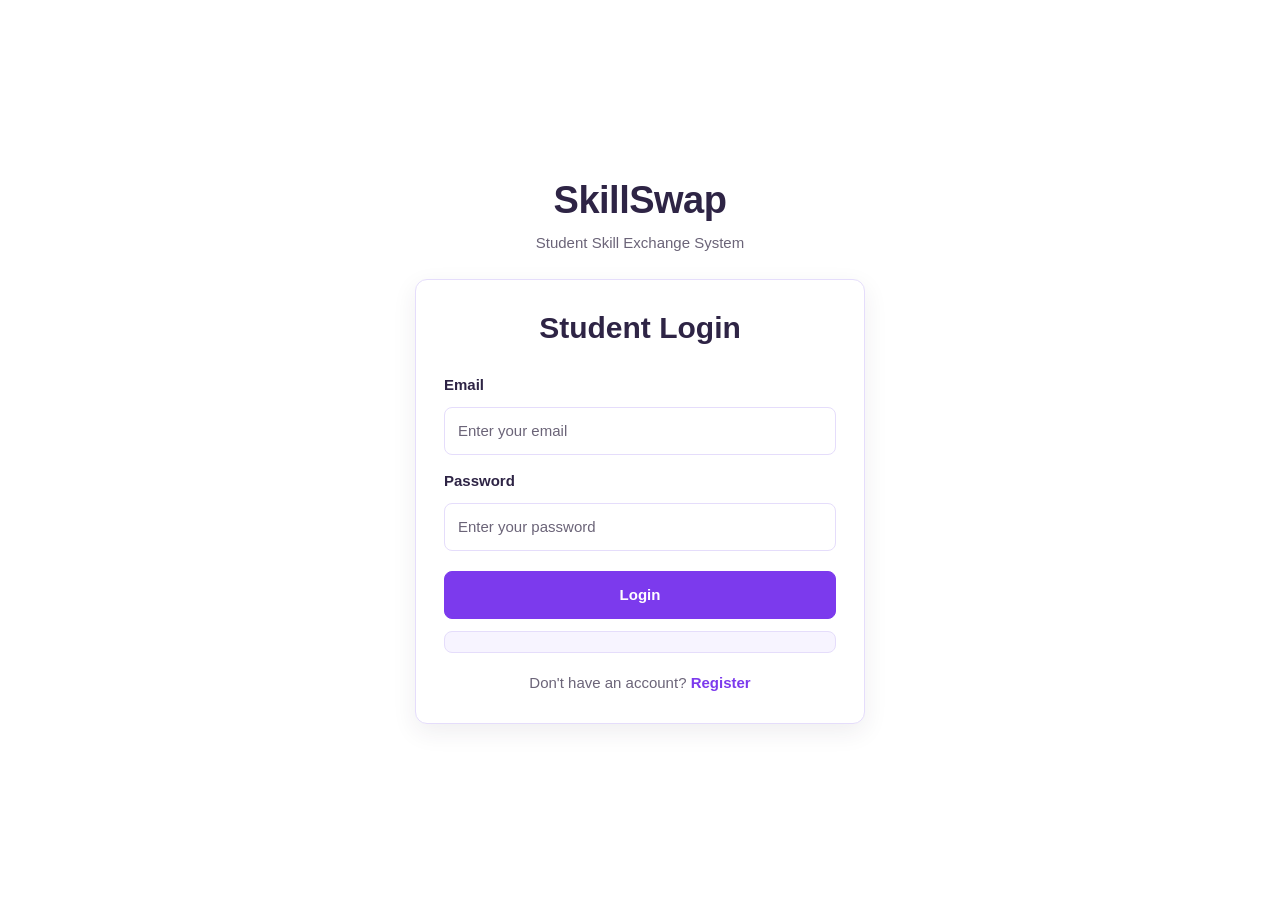
==== commit 7c75dbbf: "Update SkillSwap white purple theme" ====
--- a/frontend/dashboard.html
+++ b/frontend/dashboard.html
@@ -7,6 +7,23 @@
 
 <style>
 
+:root {
+    --bg-main: #ffffff;
+    --bg-navbar: #ffffff;
+    --bg-card: #ffffff;
+    --bg-secondary: #f7f4ff;
+    --text-main: #2e2445;
+    --text-secondary: #6b6478;
+    --border-color: #e5ddfb;
+    --input-border: #d8ccf5;
+    --accent: #7c3aed;
+    --accent-hover: #6d28d9;
+    --button-text: #ffffff;
+    --success: #047857;
+    --error: #b91c1c;
+    --shadow: 0 4px 14px rgba(46, 36, 69, 0.06);
+}
+
 * {
     box-sizing: border-box;
 }
@@ -17,10 +34,10 @@
     justify-content: center;
     width: 30px;
     height: 30px;
-    border: 1px solid #e0e0e0;
+    border: 1px solid var(--border-color);
     border-radius: 50%;
-    background: #f5f5f5;
-    color: #333333;
+    background: #f7f4ff;
+    color: var(--accent-hover);
     font-size: 13px;
     font-weight: bold;
 }
@@ -28,20 +45,20 @@
 body {
     margin: 0;
     font-family: Arial, sans-serif;
-    background: #f5f5f5;
-    color: #333333;
+    background: var(--bg-main);
+    color: var(--text-main);
     line-height: 1.5;
 }
 
 /* Header */
 header {
-    background: #ffffff;
-    color: #333333;
+    background: var(--bg-navbar);
+    color: #4a3868;
     padding: 10px max(24px, calc((100% - 1240px) / 2));
     display: grid;
     grid-template-columns: auto minmax(0, 1fr) auto;
     align-items: center;
-    border-bottom: 1px solid #e0e0e0;
+    border-bottom: 1px solid var(--border-color);
     gap: 20px;
     position: sticky;
     top: 0;
@@ -51,11 +68,11 @@
 header h1 {
     margin: 0;
     font-size: 20px;
-    color: #333333;
+    color: var(--text-main);
 }
 
 header div {
-    color: #444444;
+    color: var(--text-secondary);
     font-size: 13px;
 }
 
@@ -70,23 +87,24 @@
 .panel,
 .stat,
 .card {
-    background: #ffffff;
-    border: 1px solid #e0e0e0;
+    background: var(--bg-secondary);
+    color: var(--text-main);
+    border: 1px solid var(--border-color);
     border-radius: 5px;
     padding: 20px;
-    box-shadow: none;
+    box-shadow: var(--shadow);
     margin-bottom: 16px;
 }
 
 h2 {
-    color: #333333;
+    color: var(--text-main);
     font-size: 21px;
     margin-top: 0;
     margin-bottom: 15px;
 }
 
 h3 {
-    color: #444444;
+    color: var(--text-main);
     font-size: 16px;
 }
 
@@ -95,41 +113,44 @@
 }
 
 .muted {
-    color: #666666;
+    color: var(--text-secondary);
     font-size: 14px;
 }
 
 /* Logout button */
 button {
     padding: 10px 15px;
-    border: 1px solid #333333;
+    border: 1px solid var(--accent);
     border-radius: 4px;
-    background: #333333;
-    color: #ffffff;
+    background: var(--accent);
+    color: var(--button-text);
     font-family: Arial, sans-serif;
     font-size: 14px;
     cursor: pointer;
 }
 
 button:hover {
-    background: #222222;
-    border-color: #222222;
+    background: var(--accent-hover);
+    border-color: var(--accent-hover);
 }
 
 button:disabled {
-    opacity: 0.6;
+    background: #ddd6e8;
+    border-color: #ddd6e8;
+    color: var(--text-secondary);
+    opacity: 1;
     cursor: not-allowed;
 }
 
 .logout {
     background: #ffffff;
-    color: #333333;
-    border: 1px solid #777777;
+    color: var(--accent);
+    border: 1px solid var(--input-border);
 }
 
 .logout:hover {
-    background: #f0f0f0;
-    color: #222222;
+    background: var(--bg-secondary);
+    color: var(--accent-hover);
 }
 
 /* Dashboard statistics */
@@ -147,14 +168,14 @@
 
 .stat h3 {
     margin: 0;
-    color: #444444;
+    color: var(--text-secondary);
     font-size: 14px;
     font-weight: normal;
 }
 
 .stat p {
     margin: 10px 0 0;
-    color: #333333;
+    color: var(--accent);
     font-size: 27px;
     font-weight: bold;
 }
@@ -167,14 +188,14 @@
     min-width: 0;
     margin: 0;
     padding: 0;
-    background: transparent;
+    background: var(--bg-navbar);
     border: 0;
     border-radius: 0;
 }
 
 nav button {
-    background: #ffffff;
-    color: #444444;
+    background: var(--bg-navbar);
+    color: var(--text-main);
     border: 0;
     border-bottom: 2px solid transparent;
     border-radius: 0;
@@ -183,15 +204,15 @@
 }
 
 nav button:hover {
-    background: #f5f5f5;
-    color: #333333;
+    background: var(--bg-secondary);
+    color: var(--accent-hover);
     border-color: transparent;
 }
 
 nav button.active {
-    background: #ffffff;
-    color: #333333;
-    border-color: #333333;
+    background: var(--bg-navbar);
+    color: var(--accent);
+    border-color: var(--accent);
 }
 
 /* Tabs */
@@ -220,7 +241,7 @@
 }
 
 .account-name {
-    color: #444444;
+    color: var(--text-secondary);
     font-size: 14px;
     font-weight: 600;
 }
@@ -229,6 +250,7 @@
     border: 0;
     padding: 4px 0 2px;
     background: transparent;
+    color: var(--text-main);
 }
 
 .welcome-panel h2 {
@@ -248,17 +270,25 @@
     border-radius: 8px;
 }
 
+.panel,
+.stat,
+.card,
+.transaction {
+    border-color: var(--border-color);
+    box-shadow: var(--shadow);
+}
+
 .stat {
-    border-color: #e0e0e0;
+    border-color: var(--border-color);
     padding: 17px 18px;
 }
 
 .stat p {
-    color: #333333;
+    color: var(--accent);
 }
 
 .dashboard-home .stat:first-child p {
-    color: #333333;
+    color: var(--accent);
 }
 
 .profile-summary {
@@ -267,7 +297,7 @@
     gap: 14px 24px;
     margin: 0 0 24px;
     padding: 18px;
-    border: 1px solid #e0e0e0;
+    border: 1px solid var(--border-color);
     border-radius: 8px;
 }
 
@@ -321,7 +351,7 @@
 }
 
 label {
-    color: #444444;
+    color: var(--text-main);
     font-size: 14px;
     font-weight: bold;
 }
@@ -333,10 +363,10 @@
     width: 100%;
     padding: 11px;
     margin: 0;
-    border: 1px solid #e0e0e0;
+    border: 1px solid var(--input-border);
     border-radius: 4px;
     background: #ffffff;
-    color: #333333;
+    color: var(--text-main);
     font-family: Arial, sans-serif;
     font-size: 14px;
 }
@@ -345,7 +375,8 @@
 select:focus,
 textarea:focus {
     outline: none;
-    border-color: #777777;
+    border-color: var(--accent);
+    box-shadow: 0 0 0 3px rgba(124, 58, 237, 0.12);
 }
 
 textarea {
@@ -357,16 +388,43 @@
 .message {
     margin: 12px 0;
     padding: 10px 12px;
-    border: 1px solid #e0e0e0;
+    border: 1px solid var(--border-color);
     border-radius: 4px;
-    background: #f5f5f5;
-    color: #444444;
+    background: var(--bg-secondary);
+    color: var(--text-secondary);
     font-size: 14px;
     overflow-wrap: anywhere;
 }
 
 .message[hidden] {
     display: none;
+}
+
+.message[style*="color: green"],
+.message[style*="color:green"] {
+    color: var(--success) !important;
+    background: #ecfdf5;
+    border-color: #a7f3d0;
+}
+
+.message[style*="color: red"],
+.message[style*="color:red"] {
+    color: var(--error) !important;
+    background: #fef2f2;
+    border-color: #fecaca;
+}
+
+.message[style*="color: black"],
+.message[style*="color:black"] {
+    color: var(--text-main) !important;
+    background: var(--bg-secondary);
+    border-color: var(--border-color);
+}
+
+#walletMessage {
+    color: var(--error);
+    background: #fef2f2;
+    border-color: #fecaca;
 }
 
 /* Cards and grids */
@@ -385,7 +443,7 @@
 .card h3 {
     margin-top: 0;
     margin-bottom: 10px;
-    color: #333333;
+    color: var(--text-main);
 }
 
 .card p {
@@ -403,35 +461,35 @@
 
 .secondary {
     background: #ffffff;
-    color: #333333;
-    border: 1px solid #777777;
+    color: var(--accent);
+    border: 1px solid var(--input-border);
 }
 
 .secondary:hover {
-    background: #f0f0f0;
-    color: #222222;
+    background: var(--bg-secondary);
+    color: var(--accent-hover);
 }
 
 .danger {
-    background: #ffffff;
-    color: #444444;
-    border: 1px solid #999999;
+    background: #fef2f2;
+    color: var(--error);
+    border: 1px solid #fecaca;
 }
 
 .danger:hover {
-    background: #f0f0f0;
-    color: #222222;
+    background: #fee2e2;
+    color: #991b1b;
 }
 
 .success {
-    background: #ffffff;
-    color: #444444;
-    border: 1px solid #999999;
+    background: #ecfdf5;
+    color: var(--success);
+    border: 1px solid #a7f3d0;
 }
 
 .success:hover {
-    background: #f0f0f0;
-    color: #222222;
+    background: #d1fae5;
+    color: #065f46;
 }
 
 /* Credit wallet */
@@ -449,7 +507,7 @@
 
 .wallet-note {
     margin: 14px 0;
-    color: #555555;
+    color: var(--text-secondary);
     font-size: 14px;
     line-height: 1.6;
 }
@@ -466,40 +524,41 @@
     flex-wrap: wrap;
     padding: 14px;
     margin-bottom: 10px;
-    background: #ffffff;
-    border: 1px solid #e0e0e0;
+    background: var(--bg-secondary);
+    color: var(--text-main);
+    border: 1px solid var(--border-color);
     border-radius: 4px;
 }
 
 .transaction h4 {
     margin: 0 0 5px;
-    color: #333333;
+    color: var(--text-main);
 }
 
 .transaction p {
     margin: 4px 0;
-    color: #666666;
+    color: var(--text-secondary);
     font-size: 13px;
 }
 
 .earned {
-    color: #444444;
+    color: var(--success);
     font-weight: bold;
 }
 
 .spent {
-    color: #444444;
+    color: var(--error);
     font-weight: bold;
 }
 
 .status-completed {
-    color: #444444;
+    color: var(--success);
 }
 
 /* Dividers */
 hr {
     border: 0;
-    border-top: 1px solid #e0e0e0;
+    border-top: 1px solid var(--border-color);
     margin: 20px 0;
 }
 
